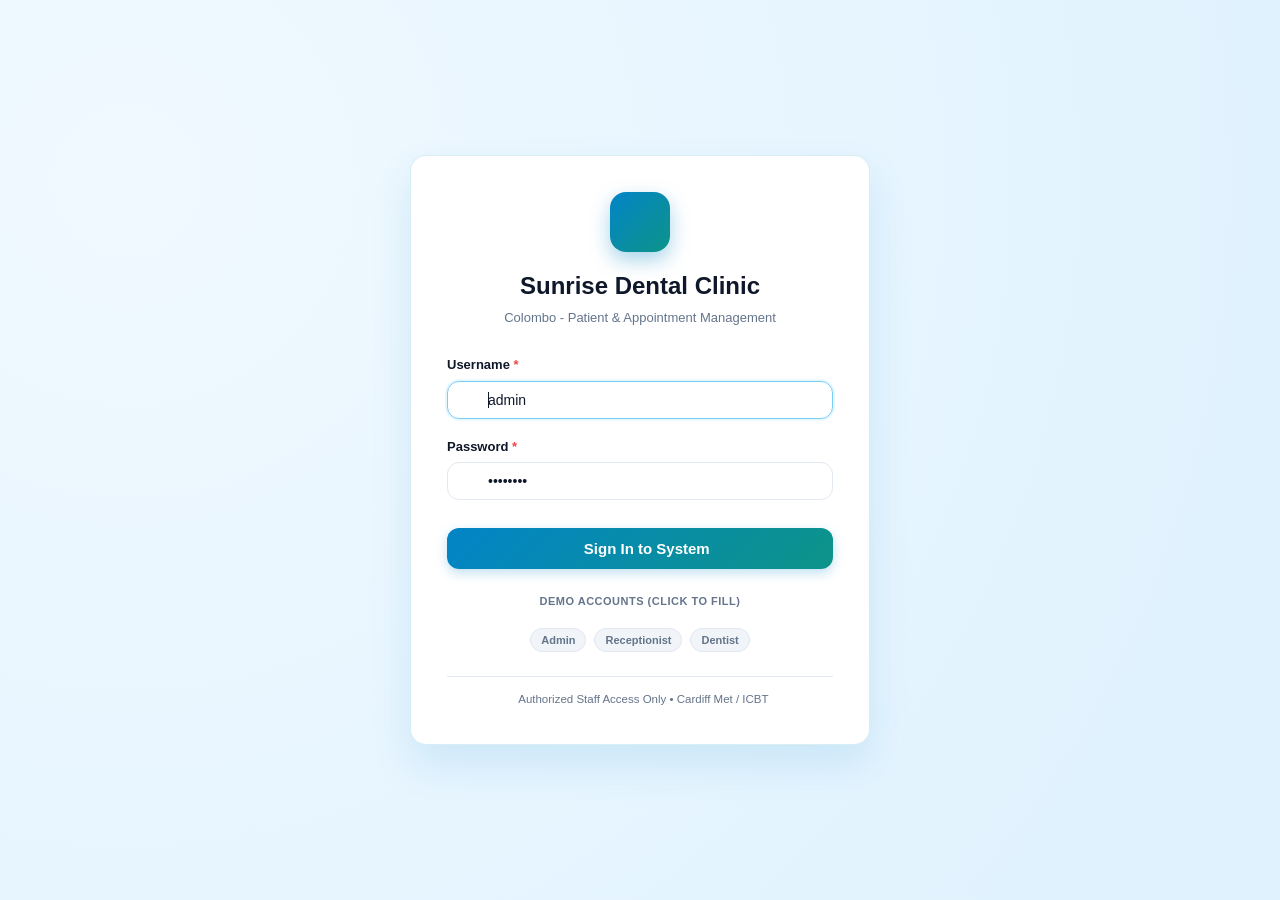
==== src/main/webapp/index.html @ d45b6be8 "feat: Implement core functionality for Sunrise Dental Clinic Management System - Add JavaScript appl" ====
<!DOCTYPE html>
<html lang="en">
<head>
  <meta charset="UTF-8">
  <meta name="viewport" content="width=device-width, initial-scale=1.0">
  <title>Dashboard - Sunrise Dental Clinic Management System</title>
  <link rel="stylesheet" href="css/main.css">
  <link rel="stylesheet" href="https://cdnjs.cloudflare.com/ajax/libs/font-awesome/6.4.0/css/all.min.css">
</head>
<body>

  <div class="app-container">
    <!-- Sidebar -->
    <aside class="sidebar">
      <div class="sidebar-header">
        <div class="brand-icon">
          <i class="fa-solid fa-tooth"></i>
        </div>
        <div class="brand-details">
          <h2>Sunrise Dental</h2>
          <span>Clinic Management</span>
        </div>
      </div>

      <nav class="sidebar-nav">
        <span class="nav-label">Main Menu</span>
        <a href="index.html" class="nav-link active">
          <i class="fa-solid fa-chart-pie nav-icon"></i> Dashboard
        </a>
        <a href="appointments.html" class="nav-link">
          <i class="fa-solid fa-calendar-check nav-icon"></i> Appointments
        </a>
        <a href="billing.html" class="nav-link">
          <i class="fa-solid fa-file-invoice-dollar nav-icon"></i> Billing & Invoices
        </a>
        <a href="reports.html" class="nav-link">
          <i class="fa-solid fa-chart-line nav-icon"></i> Management Reports
        </a>
        
        <span class="nav-label" style="margin-top: 14px;">Documentation</span>
        <a href="help.html" class="nav-link">
          <i class="fa-solid fa-circle-question nav-icon"></i> Staff Help Guide
        </a>
      </nav>

      <div class="sidebar-footer">
        <div class="user-profile">
          <div class="user-info">
            <div class="user-avatar" id="userAvatarDisplay">AD</div>
            <div class="user-meta">
              <h4 id="userNameDisplay">Admin User</h4>
              <span id="userRoleDisplay">ADMIN</span>
            </div>
          </div>
          <button id="logoutBtn" class="btn-logout" title="Exit / Logout System">
            <i class="fa-solid fa-arrow-right-from-bracket"></i>
          </button>
        </div>
      </div>
    </aside>

    <!-- Main Content -->
    <div class="main-wrapper">
      <header class="top-header">
        <div class="page-title">
          <h1 id="dashTitle">Clinic Dashboard</h1>
          <p id="dashSub">Real-time operational summary, patient bookings, and revenue</p>
        </div>
        <div class="header-actions">
          <div class="clinic-badge">Colombo 03 Branch • Online</div>
          <a href="appointments.html?action=new" id="btnHeaderNewAppt" class="btn btn-primary btn-sm">
            <i class="fa-solid fa-plus"></i> New Appointment
          </a>
        </div>
      </header>

      <main class="content-body">
        <!-- KPI Metrics Grid -->
        <div class="stats-grid">
          <div class="stat-card">
            <div class="stat-icon blue">
              <i class="fa-solid fa-calendar-days"></i>
            </div>
            <div class="stat-info">
              <span>Total Bookings</span>
              <h3 id="statTotalAppts">0</h3>
            </div>
          </div>

          <div class="stat-card">
            <div class="stat-icon teal">
              <i class="fa-solid fa-clock"></i>
            </div>
            <div class="stat-info">
              <span>Scheduled / Active</span>
              <h3 id="statScheduled">0</h3>
            </div>
          </div>

          <div class="stat-card">
            <div class="stat-icon green">
              <i class="fa-solid fa-circle-check"></i>
            </div>
            <div class="stat-info">
              <span>Completed Visits</span>
              <h3 id="statCompleted">0</h3>
            </div>
          </div>

          <div class="stat-card" id="cardRevenueStat">
            <div class="stat-icon purple">
              <i class="fa-solid fa-coins"></i>
            </div>
            <div class="stat-info">
              <span>Total Revenue</span>
              <h3 id="statRevenue">LKR 0.00</h3>
            </div>
          </div>
        </div>

        <!-- Quick Action Banner -->
        <div class="card" style="background: linear-gradient(135deg, #0284c7, #0d9488); color: white; border: none;">
          <div style="display: flex; justify-content: space-between; align-items: center; flex-wrap: wrap; gap: 16px;">
            <div>
              <h2 style="color: white; font-size: 20px;">Sunrise Dental Clinic Management Portal</h2>
              <p style="opacity: 0.9; font-size: 13.5px; margin-top: 4px;">
                Manage appointments, issue itemized bills, prevent double bookings, and view clinic performance.
              </p>
            </div>
            <div style="display: flex; gap: 10px;">
              <a href="appointments.html" class="btn btn-secondary" style="background: white; color: #0284c7; border: none; font-weight: 700;">
                <i class="fa-solid fa-calendar-plus"></i> Manage Appointments
              </a>
              <a href="billing.html" id="btnBannerBilling" class="btn btn-secondary" style="background: rgba(255,255,255,0.2); color: white; border: 1px solid rgba(255,255,255,0.4);">
                <i class="fa-solid fa-receipt"></i> Billing Center
              </a>
            </div>
          </div>
        </div>

        <!-- Recent Appointments & Recent Invoices Layout -->
        <div id="dashGrid" style="display: grid; grid-template-columns: 1.4fr 1fr; gap: 24px; margin-top: 24px;">
          
          <!-- Recent Appointments Card -->
          <div class="card" id="recentApptsCard">
            <div class="card-header">
              <div class="card-title">
                <i class="fa-solid fa-calendar-check" style="color: var(--primary);"></i> Recent Patient Bookings
              </div>
              <a href="appointments.html" class="btn btn-secondary btn-sm">View All</a>
            </div>

            <div class="table-responsive">
              <table class="table" id="recentApptsTable">
                <thead>
                  <tr>
                    <th>Appt No</th>
                    <th>Patient Name</th>
                    <th>Dentist</th>
                    <th>Date / Time</th>
                    <th>Status</th>
                  </tr>
                </thead>
                <tbody id="recentApptsTbody">
                  <tr>
                    <td colspan="5" style="text-align:center; padding: 20px; color: var(--text-muted);">
                      <i class="fa-solid fa-spinner fa-spin"></i> Loading appointments...
                    </td>
                  </tr>
                </tbody>
              </table>
            </div>
          </div>

          <!-- Recent Invoices Card (Hidden for Dentists) -->
          <div class="card" id="recentInvoicesCard">
            <div class="card-header">
              <div class="card-title">
                <i class="fa-solid fa-file-invoice" style="color: var(--secondary);"></i> Recent Invoices
              </div>
              <a href="billing.html" class="btn btn-secondary btn-sm">View All</a>
            </div>

            <div class="table-responsive">
              <table class="table">
                <thead>
                  <tr>
                    <th>Bill No</th>
                    <th>Patient</th>
                    <th>Amount</th>
                    <th>Status</th>
                  </tr>
                </thead>
                <tbody id="recentBillsTbody">
                  <tr>
                    <td colspan="4" style="text-align:center; padding: 20px; color: var(--text-muted);">
                      <i class="fa-solid fa-spinner fa-spin"></i> Loading invoices...
                    </td>
                  </tr>
                </tbody>
              </table>
            </div>
          </div>

        </div>

      </main>
    </div>
  </div>

  <script src="js/api.js"></script>
  <script src="js/app.js"></script>
  <script>
    let currentUser = null;

    document.addEventListener('DOMContentLoaded', async () => {
      currentUser = await checkAuth(true);

      if (currentUser && currentUser.role === 'DENTIST') {
        const btnHead = document.getElementById('btnHeaderNewAppt');
        if (btnHead) btnHead.style.display = 'none';

        const btnBill = document.getElementById('btnBannerBilling');
        if (btnBill) btnBill.style.display = 'none';

        const revCard = document.getElementById('cardRevenueStat');
        if (revCard) revCard.style.display = 'none';

        const invCard = document.getElementById('recentInvoicesCard');
        if (invCard) invCard.style.display = 'none';

        document.getElementById('dashGrid').style.gridTemplateColumns = '1fr';
        document.getElementById('dashTitle').textContent = 'Doctor Clinical Dashboard';
        document.getElementById('dashSub').textContent = 'Welcome Dr. ' + (currentUser.fullName || currentUser.username) + ' • Today\'s schedule & patients';
      }

      loadDashboardData();
    });

    async function loadDashboardData() {
      try {
        const summaryRes = await API.Reports.getSummary();
        if (summaryRes.success && summaryRes.data) {
          const s = summaryRes.data;
          document.getElementById('statTotalAppts').textContent = s.totalAppointments || 0;
          document.getElementById('statScheduled').textContent = s.scheduledAppointments || 0;
          document.getElementById('statCompleted').textContent = s.completedAppointments || 0;
          document.getElementById('statRevenue').textContent = Format.currency(s.totalRevenue || 0);
        }

        const apptsRes = await API.Appointments.getAll();
        const tbodyAppts = document.getElementById('recentApptsTbody');
        if (apptsRes.success && apptsRes.data && apptsRes.data.length > 0) {
          let list = apptsRes.data;
          if (currentUser && currentUser.role === 'DENTIST') {
            const docName = (currentUser.fullName || currentUser.username).toLowerCase();
            list = list.filter(a => a.dentistName && a.dentistName.toLowerCase().includes(docName.replace('dr. ', '').replace('dr.', '').trim()));
          }

          tbodyAppts.innerHTML = list.slice(0, 5).map(a => `
            <tr>
              <td><strong>${a.appointmentNumber}</strong></td>
              <td>${a.patientName}</td>
              <td><span style="font-size:12px; color:var(--text-muted);">${a.dentistName}</span></td>
              <td>${a.appointmentDate} <span style="font-size:11px; color:var(--text-muted);">${a.appointmentTime}</span></td>
              <td>${Format.statusBadge(a.status)}</td>
            </tr>
          `).join('');
        } else {
          tbodyAppts.innerHTML = `<tr><td colspan="5" style="text-align:center; color:var(--text-muted); padding:20px;">No appointments found.</td></tr>`;
        }

        if (!currentUser || currentUser.role !== 'DENTIST') {
          const billsRes = await API.Billing.getAll();
          const tbodyBills = document.getElementById('recentBillsTbody');
          if (billsRes.success && billsRes.data && billsRes.data.length > 0) {
            tbodyBills.innerHTML = billsRes.data.slice(0, 5).map(b => `
              <tr>
                <td><strong>${b.billNumber}</strong></td>
                <td>${b.patientName}</td>
                <td><strong>${Format.currency(b.totalAmount)}</strong></td>
                <td>${Format.statusBadge(b.paymentStatus)}</td>
              </tr>
            `).join('');
          } else {
            tbodyBills.innerHTML = `<tr><td colspan="4" style="text-align:center; color:var(--text-muted); padding:20px;">No invoices generated yet.</td></tr>`;
          }
        }

      } catch (err) {
        console.error('Error loading dashboard:', err);
      }
    }
  </script>
</body>
</html>
---- src/main/webapp/css/main.css ----
/* Sunrise Dental Clinic Management System - Modern Design System */
@import url('https://fonts.googleapis.com/css2?family=Outfit:wght@300;400;500;600;700;800&family=Inter:wght@300;400;500;600;700&display=swap');

:root {
  --primary: #0284c7;
  --primary-hover: #0369a1;
  --primary-light: #e0f2fe;
  --primary-glow: rgba(2, 132, 199, 0.25);
  
  --secondary: #0d9488;
  --secondary-hover: #0f766e;
  --secondary-light: #ccfbf1;
  
  --accent: #6366f1;
  --accent-light: #e0e7ff;
  
  --success: #10b981;
  --success-light: #d1fae5;
  --warning: #f59e0b;
  --warning-light: #fef3c7;
  --danger: #ef4444;
  --danger-light: #fee2e2;
  
  --bg-main: #f8fafc;
  --bg-card: #ffffff;
  --bg-sidebar: #0f172a;
  --bg-sidebar-hover: #1e293b;
  --bg-sidebar-active: #0284c7;
  
  --text-main: #0f172a;
  --text-muted: #64748b;
  --text-light: #94a3b8;
  --text-white: #ffffff;
  
  --border-color: #e2e8f0;
  --border-focus: #38bdf8;
  
  --shadow-sm: 0 1px 2px 0 rgba(0, 0, 0, 0.05);
  --shadow-md: 0 4px 6px -1px rgba(0, 0, 0, 0.08), 0 2px 4px -1px rgba(0, 0, 0, 0.04);
  --shadow-lg: 0 10px 15px -3px rgba(0, 0, 0, 0.08), 0 4px 6px -2px rgba(0, 0, 0, 0.03);
  --shadow-xl: 0 20px 25px -5px rgba(0, 0, 0, 0.1), 0 10px 10px -5px rgba(0, 0, 0, 0.04);
  --shadow-glow: 0 0 20px rgba(2, 132, 199, 0.2);

  --radius-sm: 8px;
  --radius-md: 12px;
  --radius-lg: 16px;
  --radius-full: 9999px;
  
  --transition: all 0.25s cubic-bezier(0.4, 0, 0.2, 1);
}

* {
  margin: 0;
  padding: 0;
  box-sizing: border-box;
}

body {
  font-family: 'Inter', sans-serif;
  background-color: var(--bg-main);
  color: var(--text-main);
  line-height: 1.5;
  -webkit-font-smoothing: antialiased;
  min-height: 100vh;
}

h1, h2, h3, h4, h5, h6, .brand-font {
  font-family: 'Outfit', sans-serif;
  font-weight: 700;
  color: var(--text-main);
}

/* Layout */
.app-container {
  display: flex;
  min-height: 100vh;
}

/* Sidebar */
.sidebar {
  width: 270px;
  background: var(--bg-sidebar);
  color: #f8fafc;
  display: flex;
  flex-direction: column;
  position: fixed;
  top: 0;
  bottom: 0;
  left: 0;
  z-index: 100;
  box-shadow: 4px 0 20px rgba(0, 0, 0, 0.15);
  transition: var(--transition);
}

.sidebar-header {
  padding: 24px 20px;
  display: flex;
  align-items: center;
  gap: 12px;
  border-bottom: 1px solid rgba(255, 255, 255, 0.08);
}

.brand-icon {
  width: 44px;
  height: 44px;
  background: linear-gradient(135deg, #0284c7, #0d9488);
  border-radius: var(--radius-md);
  display: flex;
  align-items: center;
  justify-content: center;
  color: white;
  font-size: 22px;
  box-shadow: 0 4px 12px rgba(2, 132, 199, 0.4);
}

.brand-details h2 {
  font-size: 18px;
  color: #ffffff;
  letter-spacing: -0.3px;
  line-height: 1.2;
}

.brand-details span {
  font-size: 12px;
  color: var(--text-light);
  font-weight: 500;
}

.sidebar-nav {
  padding: 20px 14px;
  flex: 1;
  display: flex;
  flex-direction: column;
  gap: 6px;
  overflow-y: auto;
}

.nav-label {
  font-size: 11px;
  text-transform: uppercase;
  letter-spacing: 1px;
  color: #64748b;
  padding: 10px 14px 4px;
  font-weight: 700;
}

.nav-link {
  display: flex;
  align-items: center;
  gap: 12px;
  padding: 12px 16px;
  color: #94a3b8;
  text-decoration: none;
  border-radius: var(--radius-md);
  font-weight: 500;
  font-size: 14px;
  transition: var(--transition);
}

.nav-link:hover {
  background: var(--bg-sidebar-hover);
  color: #ffffff;
  transform: translateX(4px);
}

.nav-link.active {
  background: linear-gradient(135deg, var(--primary), var(--secondary));
  color: #ffffff;
  font-weight: 600;
  box-shadow: 0 4px 14px rgba(2, 132, 199, 0.35);
}

.nav-icon {
  font-size: 18px;
  width: 20px;
  text-align: center;
}

.sidebar-footer {
  padding: 18px;
  border-top: 1px solid rgba(255, 255, 255, 0.08);
  background: rgba(0, 0, 0, 0.2);
}

.user-profile {
  display: flex;
  align-items: center;
  justify-content: space-between;
}

.user-info {
  display: flex;
  align-items: center;
  gap: 10px;
}

.user-avatar {
  width: 36px;
  height: 36px;
  border-radius: 50%;
  background: linear-gradient(135deg, #0d9488, #0284c7);
  display: flex;
  align-items: center;
  justify-content: center;
  color: white;
  font-weight: 700;
  font-size: 14px;
}

.user-meta h4 {
  font-size: 13px;
  color: #ffffff;
  font-weight: 600;
}

.user-meta span {
  font-size: 11px;
  color: var(--secondary-light);
  display: inline-block;
}

.btn-logout {
  background: transparent;
  border: none;
  color: #ef4444;
  font-size: 16px;
  cursor: pointer;
  padding: 6px;
  border-radius: var(--radius-sm);
  transition: var(--transition);
}

.btn-logout:hover {
  background: rgba(239, 68, 68, 0.15);
  transform: scale(1.1);
}

/* Main Content Area */
.main-wrapper {
  margin-left: 270px;
  flex: 1;
  display: flex;
  flex-direction: column;
  min-height: 100vh;
}

/* Top Header */
.top-header {
  height: 70px;
  background: var(--bg-card);
  border-bottom: 1px solid var(--border-color);
  padding: 0 32px;
  display: flex;
  align-items: center;
  justify-content: space-between;
  position: sticky;
  top: 0;
  z-index: 50;
  box-shadow: var(--shadow-sm);
}

.page-title h1 {
  font-size: 22px;
  color: var(--text-main);
  letter-spacing: -0.5px;
}

.page-title p {
  font-size: 12px;
  color: var(--text-muted);
}

.header-actions {
  display: flex;
  align-items: center;
  gap: 16px;
}

.clinic-badge {
  background: var(--primary-light);
  color: var(--primary-hover);
  padding: 6px 14px;
  border-radius: var(--radius-full);
  font-size: 12px;
  font-weight: 600;
  display: flex;
  align-items: center;
  gap: 6px;
}

.clinic-badge::before {
  content: '';
  width: 8px;
  height: 8px;
  background: var(--success);
  border-radius: 50%;
  box-shadow: 0 0 6px var(--success);
}

/* Content Container */
.content-body {
  padding: 32px;
  flex: 1;
  max-width: 1440px;
  width: 100%;
}

/* Cards & Widgets */
.card {
  background: var(--bg-card);
  border-radius: var(--radius-lg);
  border: 1px solid var(--border-color);
  box-shadow: var(--shadow-sm);
  padding: 24px;
  margin-bottom: 24px;
  transition: var(--transition);
}

.card:hover {
  box-shadow: var(--shadow-md);
}

.card-header {
  display: flex;
  align-items: center;
  justify-content: space-between;
  margin-bottom: 20px;
  padding-bottom: 14px;
  border-bottom: 1px solid var(--border-color);
}

.card-title {
  font-size: 18px;
  font-weight: 700;
  display: flex;
  align-items: center;
  gap: 10px;
}

/* KPI Stats Grid */
.stats-grid {
  display: grid;
  grid-template-columns: repeat(auto-fit, minmax(240px, 1fr));
  gap: 20px;
  margin-bottom: 28px;
}

.stat-card {
  background: var(--bg-card);
  border-radius: var(--radius-lg);
  border: 1px solid var(--border-color);
  padding: 20px;
  display: flex;
  align-items: center;
  gap: 16px;
  box-shadow: var(--shadow-sm);
  transition: var(--transition);
}

.stat-card:hover {
  transform: translateY(-4px);
  box-shadow: var(--shadow-lg);
}

.stat-icon {
  width: 52px;
  height: 52px;
  border-radius: var(--radius-md);
  display: flex;
  align-items: center;
  justify-content: center;
  font-size: 24px;
}

.stat-icon.blue { background: var(--primary-light); color: var(--primary); }
.stat-icon.teal { background: var(--secondary-light); color: var(--secondary); }
.stat-icon.green { background: var(--success-light); color: var(--success); }
.stat-icon.amber { background: var(--warning-light); color: var(--warning); }
.stat-icon.purple { background: var(--accent-light); color: var(--accent); }

.stat-info span {
  font-size: 12px;
  font-weight: 600;
  color: var(--text-muted);
  text-transform: uppercase;
  letter-spacing: 0.5px;
}

.stat-info h3 {
  font-size: 26px;
  font-weight: 800;
  color: var(--text-main);
  line-height: 1.1;
  margin-top: 2px;
}

/* Buttons */
.btn {
  display: inline-flex;
  align-items: center;
  justify-content: center;
  gap: 8px;
  padding: 10px 20px;
  font-size: 14px;
  font-weight: 600;
  border-radius: var(--radius-md);
  border: none;
  cursor: pointer;
  transition: var(--transition);
  text-decoration: none;
  font-family: inherit;
}

.btn-primary {
  background: linear-gradient(135deg, var(--primary), var(--secondary));
  color: #ffffff;
  box-shadow: 0 4px 12px var(--primary-glow);
}

.btn-primary:hover {
  background: linear-gradient(135deg, var(--primary-hover), var(--secondary-hover));
  transform: translateY(-1px);
  box-shadow: 0 6px 16px var(--primary-glow);
}

.btn-secondary {
  background: #f1f5f9;
  color: #334155;
  border: 1px solid var(--border-color);
}

.btn-secondary:hover {
  background: #e2e8f0;
  color: var(--text-main);
}

.btn-success {
  background: var(--success);
  color: white;
}

.btn-danger {
  background: var(--danger);
  color: white;
}

.btn-sm {
  padding: 6px 12px;
  font-size: 12px;
  border-radius: var(--radius-sm);
}

.btn-icon {
  width: 32px;
  height: 32px;
  padding: 0;
  border-radius: var(--radius-sm);
  display: inline-flex;
  align-items: center;
  justify-content: center;
}

/* Forms & Inputs */
.form-group {
  margin-bottom: 18px;
}

.form-label {
  display: block;
  font-size: 13px;
  font-weight: 600;
  margin-bottom: 6px;
  color: var(--text-main);
}

.form-label span.req {
  color: var(--danger);
}

.form-control {
  width: 100%;
  padding: 10px 14px;
  font-size: 14px;
  font-family: inherit;
  border: 1.5px solid var(--border-color);
  border-radius: var(--radius-md);
  background: #ffffff;
  color: var(--text-main);
  transition: var(--transition);
}

.form-control:focus {
  outline: none;
  border-color: var(--border-focus);
  box-shadow: 0 0 0 3px rgba(56, 189, 248, 0.2);
}

.form-control:disabled {
  background: #f1f5f9;
  cursor: not-allowed;
}

.form-row {
  display: grid;
  grid-template-columns: repeat(auto-fit, minmax(220px, 1fr));
  gap: 16px;
}

/* Search and Filter Toolbar */
.toolbar {
  display: flex;
  flex-wrap: wrap;
  align-items: center;
  justify-content: space-between;
  gap: 16px;
  margin-bottom: 20px;
}

.search-box {
  position: relative;
  min-width: 280px;
  flex: 1;
}

.search-box input {
  padding-left: 38px;
}

.search-icon {
  position: absolute;
  left: 14px;
  top: 50%;
  transform: translateY(-50%);
  color: var(--text-muted);
  font-size: 14px;
}

.filter-group {
  display: flex;
  align-items: center;
  gap: 10px;
  flex-wrap: wrap;
}

/* Data Tables */
.table-responsive {
  overflow-x: auto;
  border-radius: var(--radius-md);
  border: 1px solid var(--border-color);
}

.table {
  width: 100%;
  border-collapse: collapse;
  text-align: left;
  font-size: 13.5px;
}

.table th {
  background: #f8fafc;
  color: var(--text-muted);
  font-weight: 600;
  text-transform: uppercase;
  font-size: 11px;
  letter-spacing: 0.5px;
  padding: 14px 16px;
  border-bottom: 1px solid var(--border-color);
}

.table td {
  padding: 14px 16px;
  border-bottom: 1px solid var(--border-color);
  color: var(--text-main);
  vertical-align: middle;
}

.table tbody tr {
  transition: var(--transition);
}

.table tbody tr:hover {
  background: #f8fafc;
}

/* Badges */
.badge {
  display: inline-flex;
  align-items: center;
  gap: 5px;
  padding: 4px 10px;
  border-radius: var(--radius-full);
  font-size: 11px;
  font-weight: 700;
  text-transform: uppercase;
  letter-spacing: 0.3px;
}

.badge-scheduled { background: var(--primary-light); color: var(--primary); }
.badge-in_progress { background: var(--warning-light); color: #b45309; }
.badge-completed { background: var(--success-light); color: #047857; }
.badge-cancelled { background: var(--danger-light); color: #b91c1c; }
.badge-paid { background: var(--success-light); color: #047857; }
.badge-pending { background: var(--warning-light); color: #b45309; }

/* Modals */
.modal-overlay {
  position: fixed;
  top: 0;
  left: 0;
  right: 0;
  bottom: 0;
  background: rgba(15, 23, 42, 0.6);
  backdrop-filter: blur(4px);
  display: flex;
  align-items: center;
  justify-content: center;
  z-index: 1000;
  opacity: 0;
  visibility: hidden;
  transition: var(--transition);
  padding: 20px;
}

.modal-overlay.active {
  opacity: 1;
  visibility: visible;
}

.modal {
  background: #ffffff;
  border-radius: var(--radius-lg);
  box-shadow: var(--shadow-xl);
  width: 100%;
  max-width: 650px;
  max-height: 90vh;
  overflow-y: auto;
  transform: translateY(20px) scale(0.95);
  transition: var(--transition);
}

.modal-overlay.active .modal {
  transform: translateY(0) scale(1);
}

.modal-header {
  padding: 20px 24px;
  border-bottom: 1px solid var(--border-color);
  display: flex;
  align-items: center;
  justify-content: space-between;
}

.modal-header h3 {
  font-size: 18px;
  font-weight: 700;
}

.modal-close {
  background: transparent;
  border: none;
  font-size: 20px;
  color: var(--text-muted);
  cursor: pointer;
  padding: 4px;
  border-radius: var(--radius-sm);
  transition: var(--transition);
}

.modal-close:hover {
  color: var(--danger);
  background: var(--danger-light);
}

.modal-body {
  padding: 24px;
}

.modal-footer {
  padding: 16px 24px;
  border-top: 1px solid var(--border-color);
  display: flex;
  align-items: center;
  justify-content: flex-end;
  gap: 12px;
  background: #f8fafc;
  border-radius: 0 0 var(--radius-lg) var(--radius-lg);
}

/* Toast Notifications */
.toast-container {
  position: fixed;
  bottom: 24px;
  right: 24px;
  z-index: 2000;
  display: flex;
  flex-direction: column;
  gap: 10px;
}

.toast {
  background: #ffffff;
  border-radius: var(--radius-md);
  padding: 14px 18px;
  box-shadow: var(--shadow-lg);
  border-left: 4px solid var(--primary);
  display: flex;
  align-items: center;
  gap: 12px;
  min-width: 300px;
  max-width: 420px;
  font-size: 13.5px;
  animation: slideIn 0.3s ease forwards;
}

.toast.success { border-left-color: var(--success); }
.toast.error { border-left-color: var(--danger); }
.toast.warning { border-left-color: var(--warning); }

@keyframes slideIn {
  from { transform: translateX(100%); opacity: 0; }
  to { transform: translateX(0); opacity: 1; }
}

/* Auth Page Layout */
.auth-page {
  min-height: 100vh;
  display: flex;
  align-items: center;
  justify-content: center;
  background: radial-gradient(circle at 10% 20%, rgb(240, 249, 255) 0%, rgb(224, 242, 254) 90%);
  padding: 20px;
}

.auth-card {
  background: #ffffff;
  border-radius: var(--radius-lg);
  box-shadow: 0 20px 40px rgba(2, 132, 199, 0.12);
  border: 1px solid rgba(2, 132, 199, 0.15);
  width: 100%;
  max-width: 460px;
  padding: 36px;
}

.auth-header {
  text-align: center;
  margin-bottom: 28px;
}

.auth-logo {
  width: 60px;
  height: 60px;
  background: linear-gradient(135deg, var(--primary), var(--secondary));
  border-radius: var(--radius-lg);
  margin: 0 auto 16px;
  display: flex;
  align-items: center;
  justify-content: center;
  color: white;
  font-size: 30px;
  box-shadow: 0 8px 20px rgba(2, 132, 199, 0.35);
}

.quick-login-pills {
  display: flex;
  gap: 8px;
  margin-top: 18px;
  justify-content: center;
}

.quick-pill {
  font-size: 11px;
  padding: 5px 10px;
  background: #f1f5f9;
  border: 1px solid var(--border-color);
  border-radius: var(--radius-full);
  cursor: pointer;
  color: var(--text-muted);
  font-weight: 600;
  transition: var(--transition);
}

.quick-pill:hover {
  background: var(--primary-light);
  color: var(--primary);
  border-color: var(--primary);
}

/* Responsive */
@media (max-width: 900px) {
  .sidebar {
    transform: translateX(-100%);
  }
  .sidebar.open {
    transform: translateX(0);
  }
  .main-wrapper {
    margin-left: 0;
  }
}
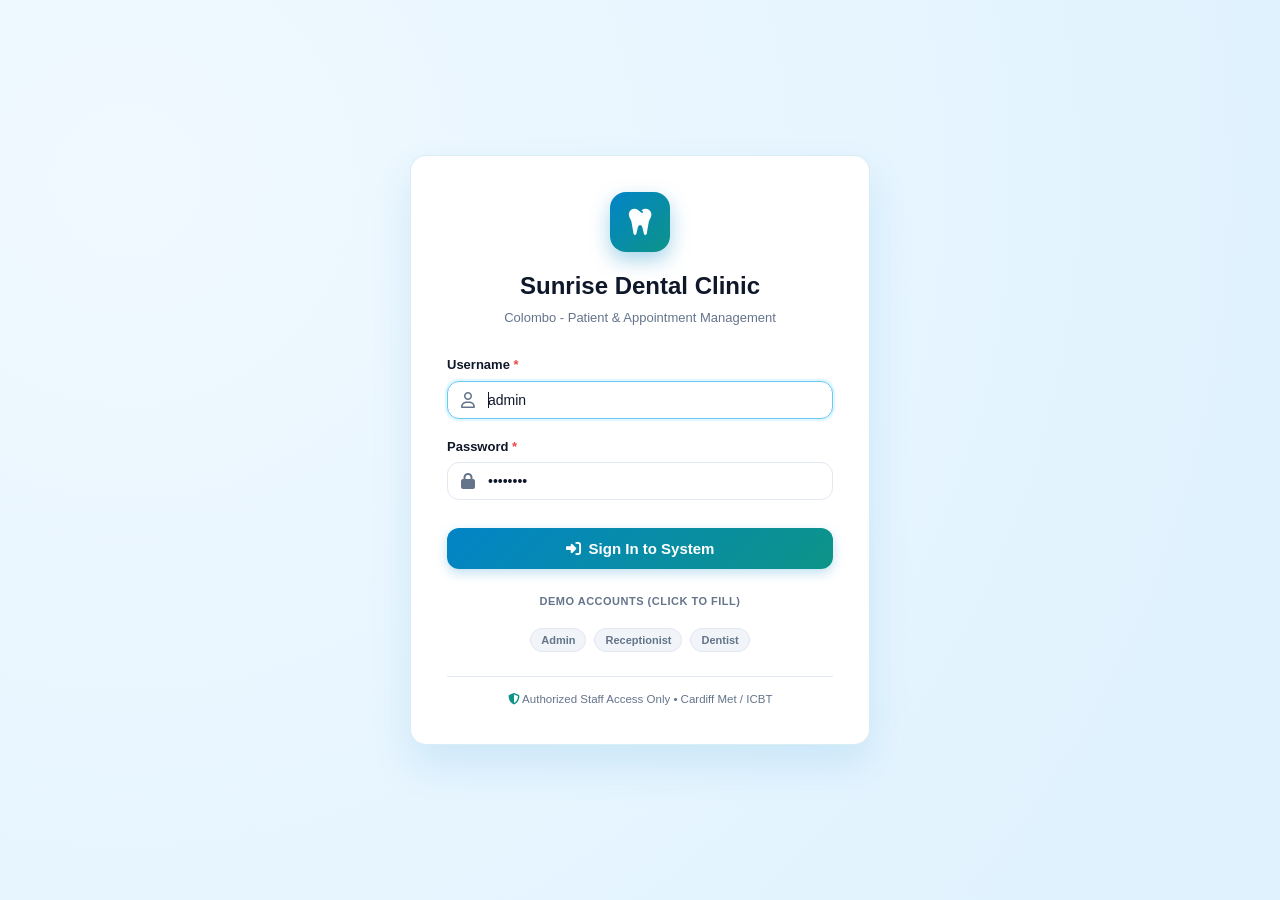
==== commit b8c619d8: "feat: Add Staff & Doctors Management page and update navigation links" ====
--- a/src/main/webapp/index.html
+++ b/src/main/webapp/index.html
@@ -35,6 +35,9 @@
         </a>
         <a href="reports.html" class="nav-link">
           <i class="fa-solid fa-chart-line nav-icon"></i> Management Reports
+        </a>
+        <a href="staff.html" class="nav-link">
+          <i class="fa-solid fa-user-gear nav-icon"></i> Staff & Doctors
         </a>
         
         <span class="nav-label" style="margin-top: 14px;">Documentation</span>
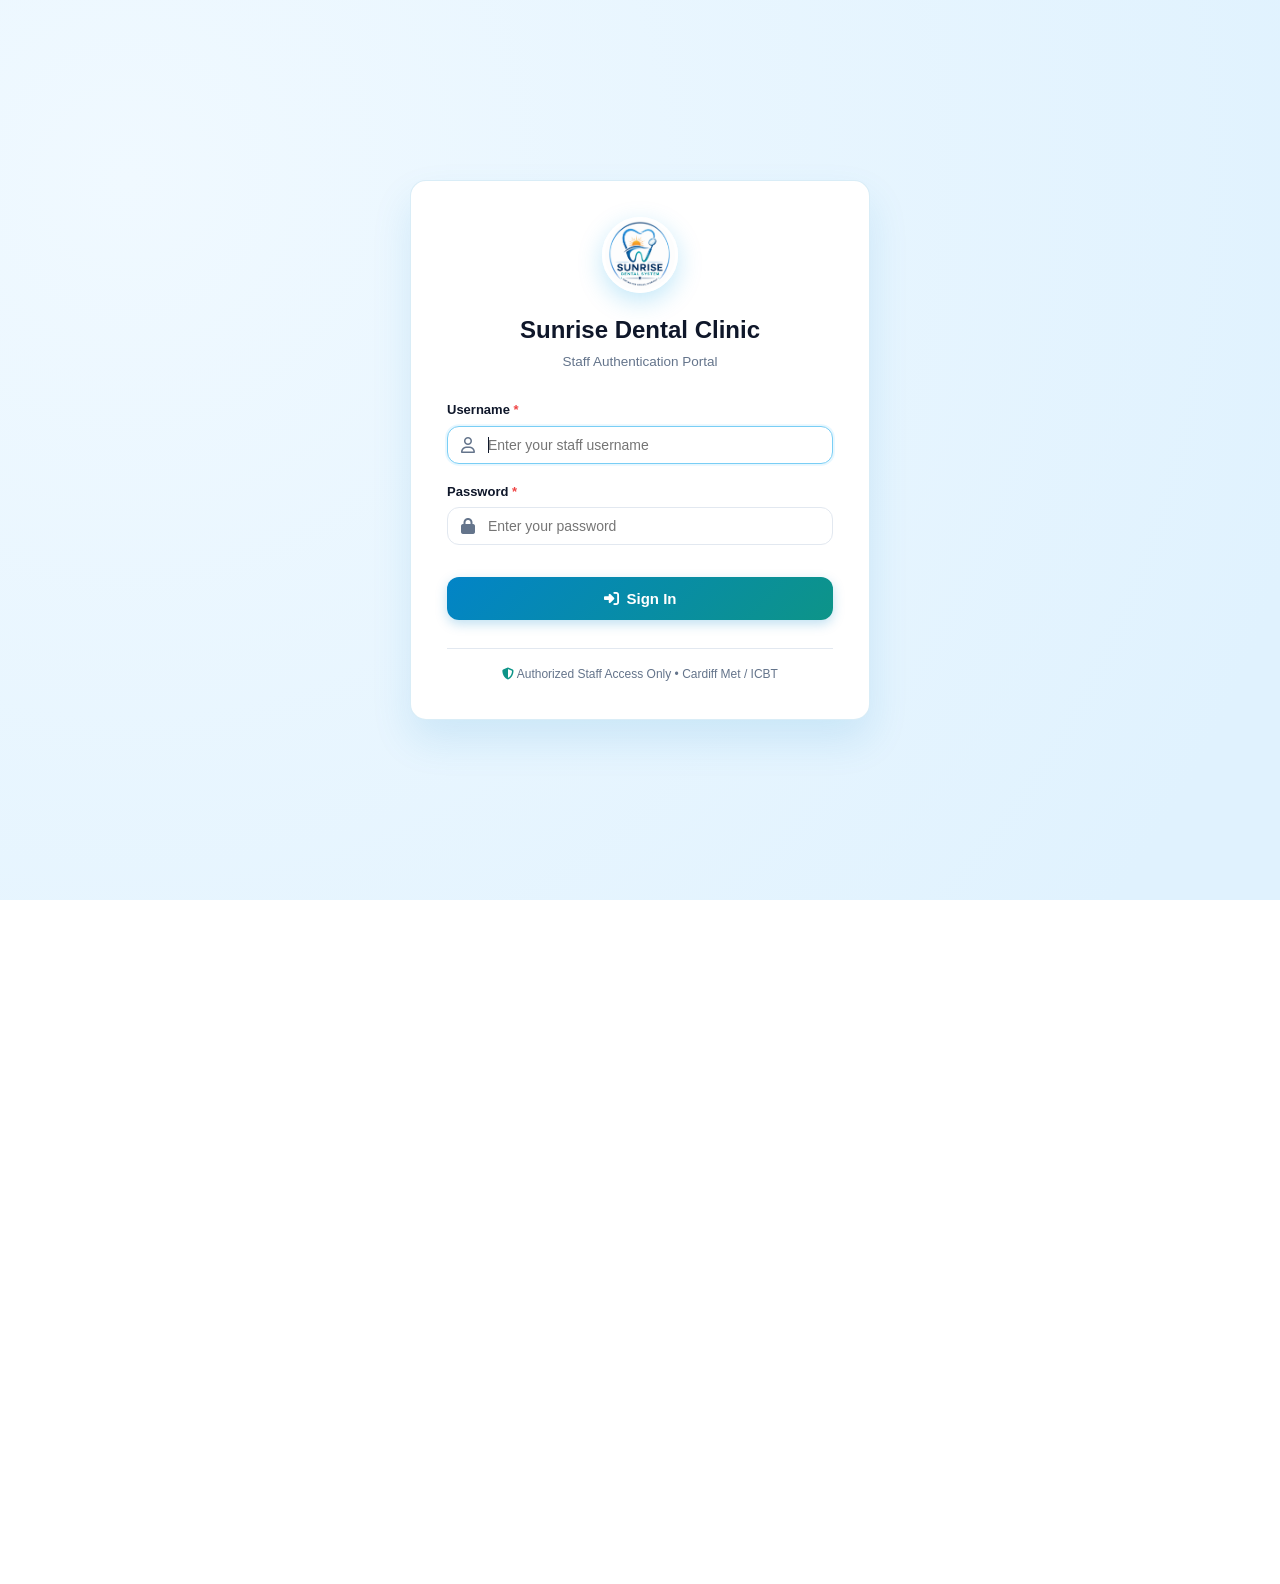
==== commit d96d76cc: "feat: Update branding to use logo image across multiple pages and enhance login functionality" ====
--- a/src/main/webapp/index.html
+++ b/src/main/webapp/index.html
@@ -14,7 +14,7 @@
     <aside class="sidebar">
       <div class="sidebar-header">
         <div class="brand-icon">
-          <i class="fa-solid fa-tooth"></i>
+          <img src="images/logo.png" alt="Logo" class="brand-logo-img">
         </div>
         <div class="brand-details">
           <h2>Sunrise Dental</h2>
--- a/src/main/webapp/css/main.css
+++ b/src/main/webapp/css/main.css
@@ -103,14 +103,33 @@
 .brand-icon {
   width: 44px;
   height: 44px;
-  background: linear-gradient(135deg, #0284c7, #0d9488);
   border-radius: var(--radius-md);
+  background: white;
   display: flex;
   align-items: center;
   justify-content: center;
-  color: white;
-  font-size: 22px;
-  box-shadow: 0 4px 12px rgba(2, 132, 199, 0.4);
+  font-size: 20px;
+  color: var(--primary);
+  box-shadow: 0 4px 12px rgba(0,0,0,0.15);
+  overflow: hidden;
+  padding: 2px;
+}
+
+.brand-logo-img {
+  width: 100%;
+  height: 100%;
+  object-fit: contain;
+  border-radius: var(--radius-md);
+}
+
+.auth-logo-img {
+  width: 76px;
+  height: 76px;
+  object-fit: contain;
+  margin-bottom: 12px;
+  border-radius: 50%;
+  box-shadow: 0 8px 24px rgba(14, 165, 233, 0.25);
+  border: 3px solid white;
 }
 
 .brand-details h2 {
